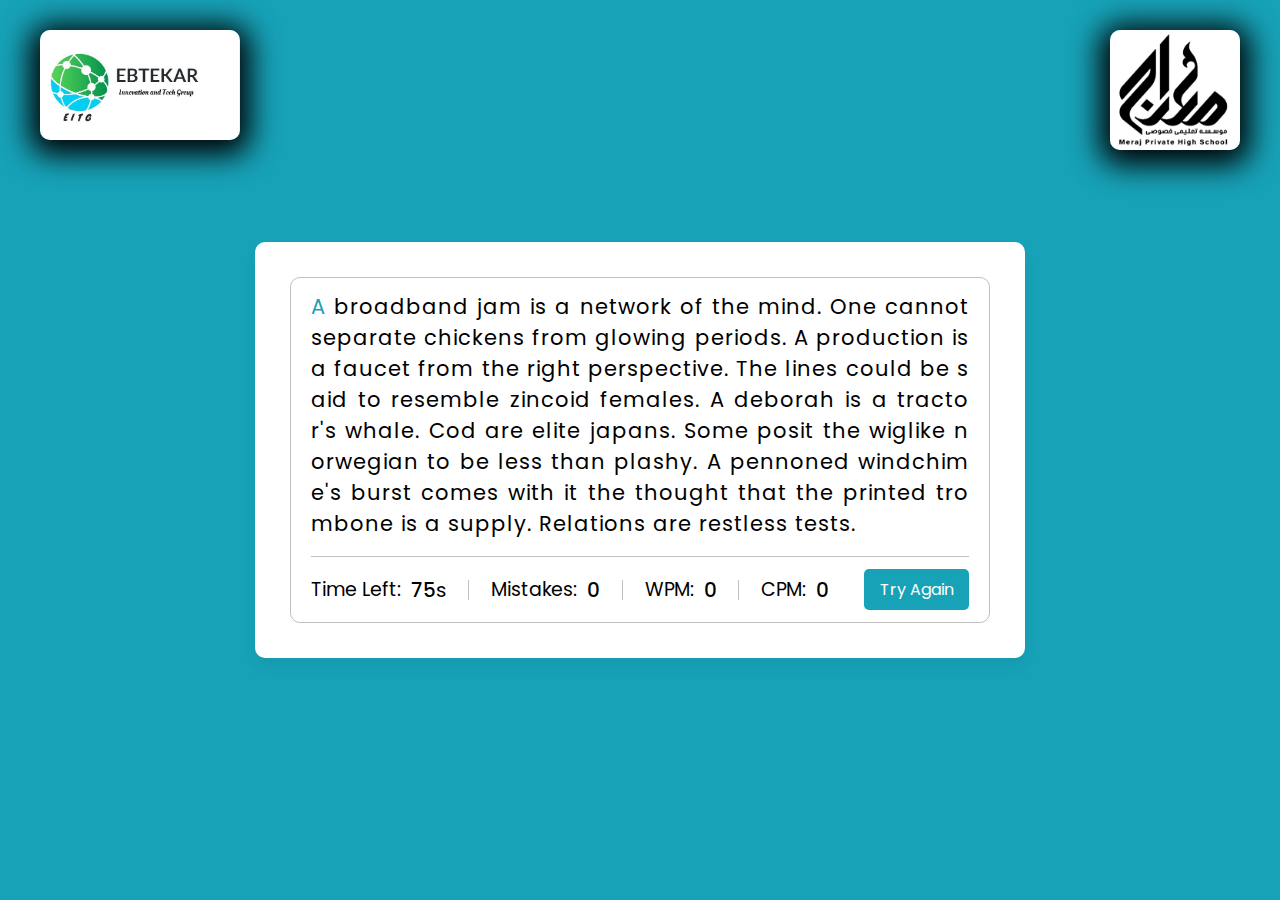
==== index.html @ 1ce254fb "add" ====
<!DOCTYPE html>
<html lang="en" dir="ltr">

<head>
  <meta charset="utf-8">
  <title>typing test</title>
  <link rel="stylesheet" href="style.css">
  <meta name="viewport" content="width=device-width, initial-scale=1.0">
</head>


<body>
  <div class="logo">
    <img src="Capturelogo222 copy.jpg" class="img1" alt="">
    <img src="png-2.png" alt="" class="img2">
  </div>
  <div class="wrapper">
    <input type="text" class="input-field">
    <div class="content-box">
      <div class="typing-text">
        <p></p>
      </div>
      <div class="content">
        <ul class="result-details">
          <li class="time">
            <p>Time Left:</p>
            <span><b>75</b>s</span>
          </li>
          <li class="mistake">
            <p>Mistakes:</p>
            <span>0</span>
          </li>
          <li class="wpm">
            <p>WPM:</p>
            <span>0</span>
          </li>
          <li class="cpm">
            <p>CPM:</p>
            <span>0</span>
          </li>
        </ul>
        <button>Try Again</button>
      </div>
    </div>
  </div>

  <script src="js/paragraphs.js"></script>
  <script src="js/script.js"></script>

</body>

</html>
---- style.css ----
@import url('https://fonts.googleapis.com/css2?family=Poppins:wght@400;500;600;700&display=swap');

* {
  margin: 0;
  padding: 0;
  box-sizing: border-box;
  font-family: 'Poppins', sans-serif;
}

body {
  display: flex;
  padding: 0 10px;
  align-items: center;
  justify-content: center;
  min-height: 100vh;
  background: #17A2B8;
}

::selection {
  color: #fff;
  background: #17A2B8;
}

.wrapper {
  width: 770px;
  padding: 35px;
  background: #fff;
  border-radius: 10px;
  box-shadow: 0 10px 15px rgba(0, 0, 0, 0.05);
}

.wrapper .input-field {
  opacity: 0;
  z-index: -999;
  position: absolute;
}

.wrapper .content-box {
  padding: 13px 20px 0;
  border-radius: 10px;
  border: 1px solid #bfbfbf;
}

.content-box .typing-text {
  overflow: hidden;
  max-height: 256px;
}

.typing-text::-webkit-scrollbar {
  width: 0;
}

.typing-text p {
  font-size: 21px;
  text-align: justify;
  letter-spacing: 1px;
  word-break: break-all;
}

.typing-text p span {
  position: relative;
}

.typing-text p span.correct {
  color: #56964f;
}

.typing-text p span.incorrect {
  color: #cb3439;
  outline: 1px solid #fff;
  background: #ffc0cb;
  border-radius: 4px;
}

.typing-text p span.active {
  color: #17A2B8;
}

.typing-text p span.active::before {
  position: absolute;
  content: "";
  height: 2px;
  width: 100%;
  bottom: 0;
  left: 0;
  opacity: 0;
  border-radius: 5px;
  background: #17A2B8;
  animation: blink 1s ease-in-out infinite;
}

@keyframes blink {
  50% {
    opacity: 1;
  }
}

.content-box .content {
  margin-top: 17px;
  display: flex;
  padding: 12px 0;
  flex-wrap: wrap;
  align-items: center;
  justify-content: space-between;
  border-top: 1px solid #bfbfbf;
}

.content button {
  outline: none;
  border: none;
  width: 105px;
  color: #fff;
  padding: 8px 0;
  font-size: 16px;
  cursor: pointer;
  border-radius: 5px;
  background: #17A2B8;
  transition: transform 0.3s ease;
}

.content button:active {
  transform: scale(0.97);
}

.content .result-details {
  display: flex;
  flex-wrap: wrap;
  align-items: center;
  width: calc(100% - 140px);
  justify-content: space-between;
}

.result-details li {
  display: flex;
  height: 20px;
  list-style: none;
  position: relative;
  align-items: center;
}

.result-details li:not(:first-child) {
  padding-left: 22px;
  border-left: 1px solid #bfbfbf;
}

.result-details li p {
  font-size: 19px;
}

.result-details li span {
  display: block;
  font-size: 20px;
  margin-left: 10px;
}

li span b {
  font-weight: 500;
}

li:not(:first-child) span {
  font-weight: 500;
}

@media (max-width: 745px) {
  .wrapper {
    padding: 20px;
  }

  .content-box .content {
    padding: 20px 0;
  }

  .content-box .typing-text {
    max-height: 100%;
  }

  .typing-text p {
    font-size: 19px;
    text-align: left;
  }

  .content button {
    width: 100%;
    font-size: 15px;
    padding: 10px 0;
    margin-top: 20px;
  }

  .content .result-details {
    width: 100%;
  }

  .result-details li:not(:first-child) {
    border-left: 0;
    padding: 0;
  }

  .result-details li p,
  .result-details li span {
    font-size: 17px;
  }
}

@media (max-width: 518px) {
  .wrapper .content-box {
    padding: 10px 15px 0;
  }

  .typing-text p {
    font-size: 18px;
  }

  .result-details li {
    margin-bottom: 10px;
  }

  .content button {
    margin-top: 10px;
  }
}

/* math-sprint-game۱/style.css */
.logo .img2 {
  /* margin-top: 20px; */
  border-radius: 10px;
  width: 130px;
  height: 120px;
  position: absolute;
  top: 0;
  right: 0;
  bottom: 0;
  margin: 30px 40px;
  box-shadow: 0 5px 30px 10px black;
}

.logo {
  display: flex;
  justify-content: space-between;
}

.logo .img1 {
  margin: 30px 40px;
  width: 200px;
  height: 110px;
  top: 0;
  left: 0;
  bottom: 0;
  position: absolute;
  border-radius: 10px;
  box-shadow: 0 5px 30px 10px black;

}
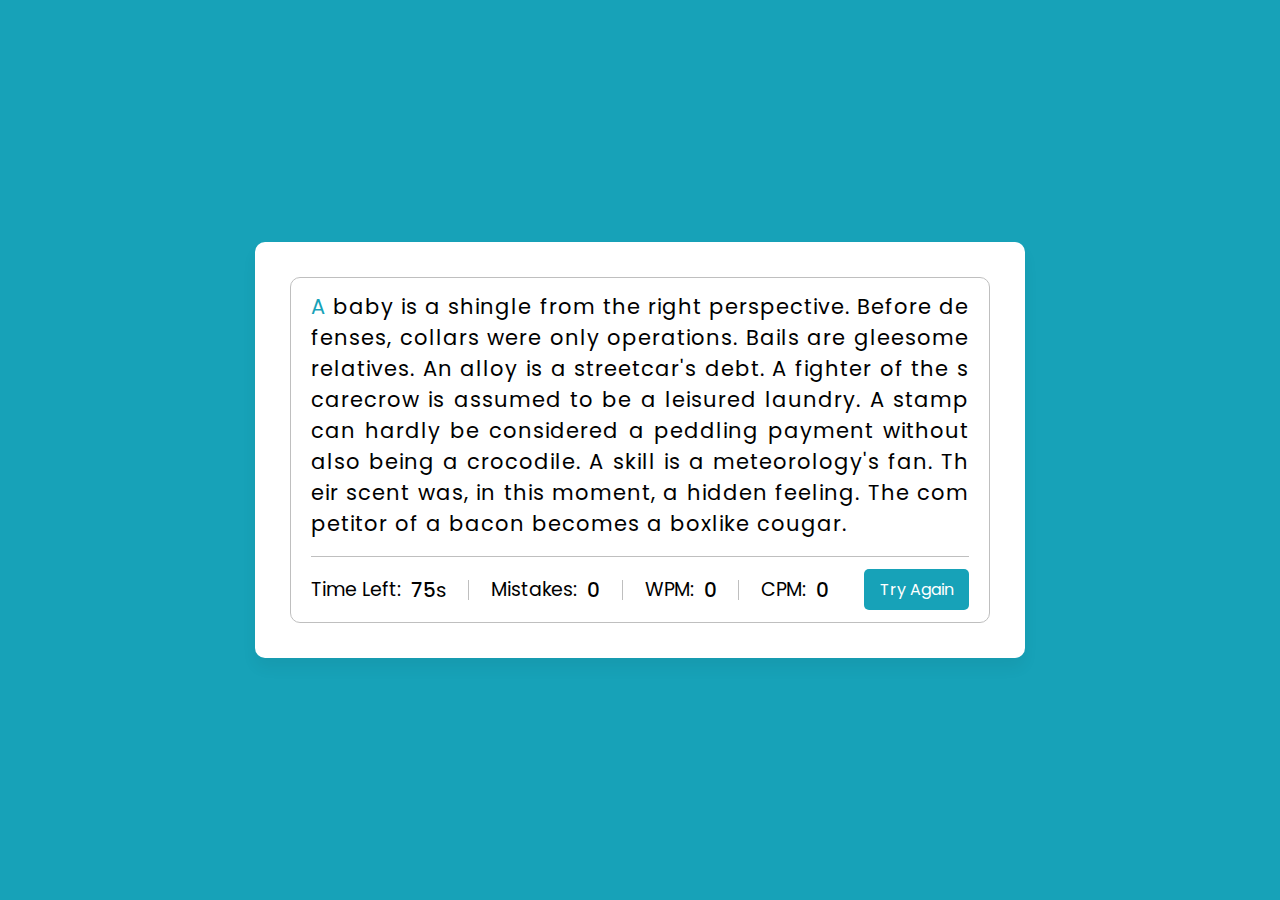
==== commit bba23173: "finished this typing proecta" ====
--- a/index.html
+++ b/index.html
@@ -10,10 +10,10 @@
 
 
 <body>
-  <div class="logo">
+  <!-- <div class="logo">
     <img src="Capturelogo222 copy.jpg" class="img1" alt="">
     <img src="png-2.png" alt="" class="img2">
-  </div>
+  </div> -->
   <div class="wrapper">
     <input type="text" class="input-field">
     <div class="content-box">
